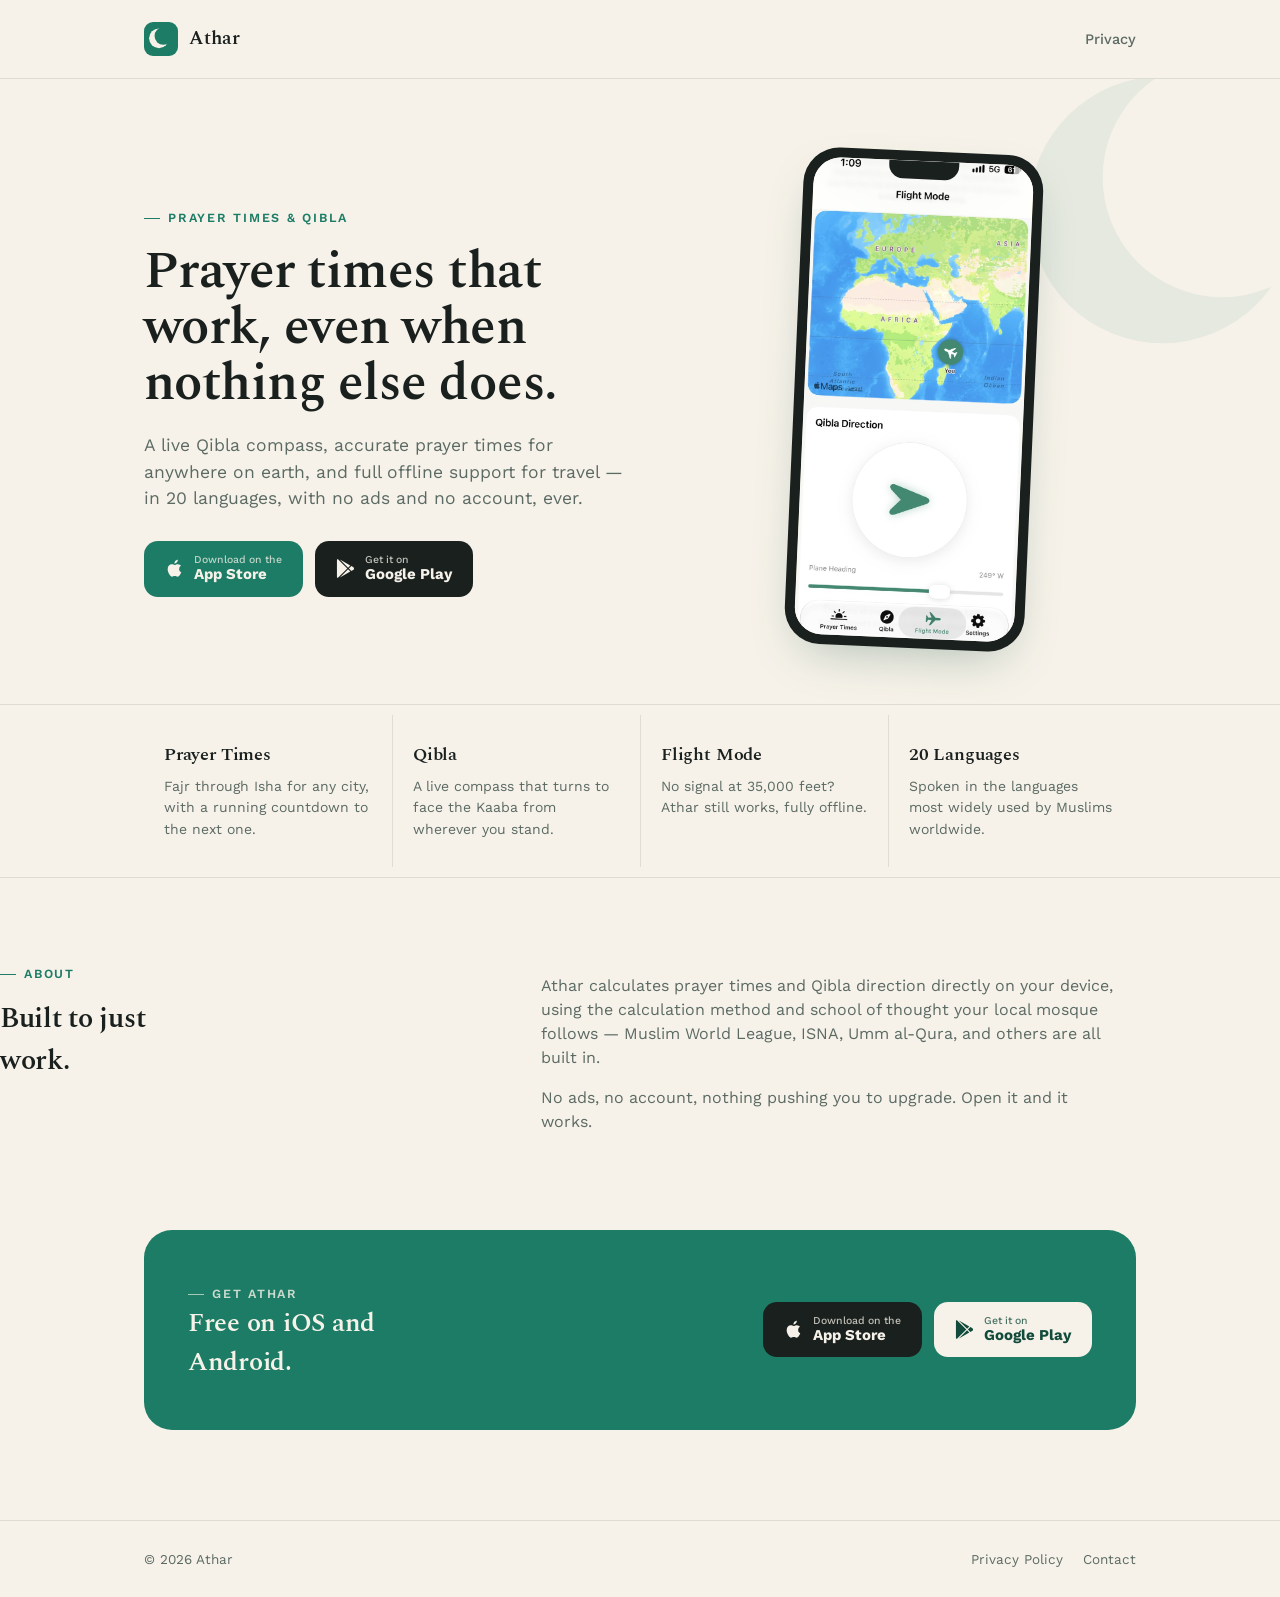
==== index.html @ f8ee6e32 "Move Athar's marketing site here from thenxy/athar's docs/ folder Split into its own repo for a clea" ====
<!doctype html>
<html lang="en">
<head>
<meta charset="utf-8">
<title>Athar — Prayer Times & Qibla</title>
<meta name="description" content="Accurate prayer times, a live Qibla compass, and full offline support for travel. No ads, no account, ever.">
<meta name="viewport" content="width=device-width, initial-scale=1, viewport-fit=cover">
<link rel="icon" type="image/svg+xml" href="assets/icon.svg">
<link rel="icon" type="image/png" href="assets/favicon.png">
<link rel="apple-touch-icon" href="assets/icon-512.png">
<link rel="stylesheet" href="assets/style.css">
<style>
  .hero {
    padding-block: 72px 56px;
    position: relative;
    overflow: hidden;
  }
  .hero .wrap {
    display: grid;
    grid-template-columns: 1.05fr 0.95fr;
    gap: 56px;
    align-items: center;
  }
  .hero h1 {
    font-size: clamp(34px, 4.6vw, 52px);
    line-height: 1.08;
    margin-top: 16px;
    max-width: 15ch;
  }
  .hero p.lede {
    font-size: 17.5px;
    color: var(--ink-soft);
    max-width: 46ch;
    margin: 20px 0 30px;
  }
  .hero-art {
    position: relative;
    display: flex;
    justify-content: center;
  }
  .phone {
    position: relative;
    width: 240px;
    border-radius: 36px;
    background: var(--ink);
    padding: 10px;
    box-shadow: var(--shadow);
    transform: rotate(2.5deg);
  }
  .phone::before {
    content: '';
    position: absolute;
    top: 10px;
    left: 50%;
    transform: translateX(-50%);
    width: 70px;
    height: 18px;
    background: var(--ink);
    border-radius: 0 0 14px 14px;
    z-index: 2;
  }
  .phone .screen {
    position: relative;
    border-radius: 27px;
    overflow: hidden;
    aspect-ratio: 9 / 19.5;
    background: var(--cream-deep);
  }
  .phone .screen img {
    position: absolute;
    top: -3%;
    left: 0;
    width: 100%;
    height: 106%;
    object-fit: cover;
  }
  .hero-crescent {
    position: absolute;
    width: 460px;
    height: 460px;
    color: var(--green);
    opacity: 0.07;
    right: -140px;
    top: -90px;
    z-index: -1;
    pointer-events: none;
  }

  .strip {
    border-top: 1px solid var(--line);
    border-bottom: 1px solid var(--line);
    padding-block: 10px;
  }
  .strip ul {
    display: grid;
    grid-template-columns: repeat(4, 1fr);
    list-style: none;
    margin: 0; padding: 0;
  }
  .strip li {
    padding: 26px 20px;
    border-left: 1px solid var(--line);
  }
  .strip li:first-child { border-left: none; }
  .strip h3 {
    font-size: 18px;
    margin-bottom: 8px;
  }
  .strip p {
    font-size: 14px;
    color: var(--ink-soft);
    margin: 0;
    line-height: 1.55;
  }

  .about {
    padding-block: 80px;
    display: grid;
    grid-template-columns: 0.8fr 1.2fr;
    gap: 48px;
  }
  .about h2 {
    font-size: 28px;
    margin-top: 14px;
    max-width: 12ch;
  }
  .about .copy p {
    font-size: 16px;
    color: var(--ink-soft);
    max-width: 58ch;
  }
  .about .copy p + p { margin-top: 14px; }

  .cta-band {
    background: var(--green);
    color: var(--on-green);
    border-radius: var(--radius-lg);
    margin-bottom: 40px;
    padding: 48px 44px;
    display: flex;
    align-items: center;
    justify-content: space-between;
    gap: 24px;
    flex-wrap: wrap;
  }
  .cta-band h2 { color: var(--on-green); font-size: 26px; max-width: 16ch; }
  .cta-band .eyebrow { color: var(--on-green); opacity: 0.8; }
  .cta-band .eyebrow::before { background: var(--on-green); opacity: 0.8; }
  .cta-band .store-btn { background: var(--on-green); color: var(--green-deep); }
  .cta-band .store-btn.primary { background: var(--ink); color: var(--cream); }

  @media (max-width: 860px) {
    .hero .wrap { grid-template-columns: 1fr; }
    .hero-art { order: -1; }
    .hero-crescent { display: none; }
    .strip ul { grid-template-columns: repeat(2, 1fr); }
    .strip li:nth-child(3) { border-left: none; }
    .about { grid-template-columns: 1fr; }
  }
</style>
</head>
<body>

<header class="site-header">
  <div class="wrap">
    <a class="brand" href="index.html">
      <img src="assets/icon.svg" alt="">
      <span>Athar</span>
    </a>
    <nav>
      <a href="privacy.html">Privacy</a>
    </nav>
  </div>
</header>

<section class="hero">
  <svg class="hero-crescent" viewBox="0 0 100 100" aria-hidden="true">
    <circle cx="44" cy="48" r="29" fill="currentColor"/>
    <circle cx="57" cy="41" r="26" fill="var(--cream)"/>
  </svg>
  <div class="wrap">
    <div>
      <span class="eyebrow">Prayer Times &amp; Qibla</span>
      <h1>Prayer times that work, even when nothing else does.</h1>
      <p class="lede">A live Qibla compass, accurate prayer times for anywhere on earth, and full offline support for travel — in 20 languages, with no ads and no account, ever.</p>
      <div class="btn-row">
        <a class="store-btn primary" href="https://apps.apple.com/app/athar-prayer-times-qibla/id6814040263">
          <svg viewBox="0 0 384 512" fill="currentColor"><path d="M318.7 268.7c-.2-36.7 16.4-64.4 50-84.8-18.8-26.9-47.2-41.7-84.7-44.6-35.5-2.8-74.3 20.7-88.5 20.7-15 0-49.4-19.7-76.4-19.7C63.3 141 8 184.8 8 273.5c0 25.5 4.7 51.9 14 79.1 12.4 36.7 57.2 126.7 103.9 125.2 24.5-.6 41.8-17.4 73.7-17.4 31 0 47 17.4 74.3 17.4 47.1-.7 87.6-82.9 99.4-119.7-63.2-29.8-54.6-87.3-54.6-89.4zM256.8 88.7c26.6-31.6 24.2-60.4 23.4-70.7-23.5 1.4-50.7 16.1-66.4 34.2-17.3 19.4-27.5 43.4-25.3 70.1 25.2 2 48.1-10.5 68.3-33.6z"/></svg>
          <span class="labels"><small>Download on the</small><strong>App Store</strong></span>
        </a>
        <a class="store-btn" href="https://play.google.com/store/apps/details?id=com.naderyoussef.athar">
          <svg viewBox="0 0 512 512" fill="currentColor"><path d="M325.3 234.3L104.6 13l280.8 161.2-60.1 60.1zM47 0C34 6.8 25.3 19.2 25.3 35.3v441.3c0 16.1 8.7 28.5 21.7 35.3l256.6-256L47 0zm425.2 225.6l-58.9-34.1-65.7 64.5 65.7 64.5 60-34.1c17.8-11.1 17.8-45.7-1.1-56.8zM104.6 499l280.8-161.2-60.1-60.1L104.6 499z"/></svg>
          <span class="labels"><small>Get it on</small><strong>Google Play</strong></span>
        </a>
      </div>
    </div>
    <div class="hero-art">
      <div class="phone">
        <div class="screen">
          <img src="assets/flight-mode.jpg" alt="Athar's Flight Mode screen, showing an offline map and live Qibla direction">
        </div>
      </div>
    </div>
  </div>
</section>

<section class="strip">
  <div class="wrap">
    <ul>
      <li>
        <h3>Prayer Times</h3>
        <p>Fajr through Isha for any city, with a running countdown to the next one.</p>
      </li>
      <li>
        <h3>Qibla</h3>
        <p>A live compass that turns to face the Kaaba from wherever you stand.</p>
      </li>
      <li>
        <h3>Flight Mode</h3>
        <p>No signal at 35,000 feet? Athar still works, fully offline.</p>
      </li>
      <li>
        <h3>20 Languages</h3>
        <p>Spoken in the languages most widely used by Muslims worldwide.</p>
      </li>
    </ul>
  </div>
</section>

<section class="about">
  <div class="wrap" style="display:contents;">
    <div>
      <span class="eyebrow">About</span>
      <h2>Built to just work.</h2>
    </div>
    <div class="copy">
      <p>Athar calculates prayer times and Qibla direction directly on your device, using the calculation method and school of thought your local mosque follows — Muslim World League, ISNA, Umm al-Qura, and others are all built in.</p>
      <p>No ads, no account, nothing pushing you to upgrade. Open it and it works.</p>
    </div>
  </div>
</section>

<div class="wrap">
  <div class="cta-band">
    <div>
      <span class="eyebrow">Get Athar</span>
      <h2>Free on iOS and Android.</h2>
    </div>
    <div class="btn-row">
      <a class="store-btn primary" href="https://apps.apple.com/app/athar-prayer-times-qibla/id6814040263">
        <svg viewBox="0 0 384 512" fill="currentColor"><path d="M318.7 268.7c-.2-36.7 16.4-64.4 50-84.8-18.8-26.9-47.2-41.7-84.7-44.6-35.5-2.8-74.3 20.7-88.5 20.7-15 0-49.4-19.7-76.4-19.7C63.3 141 8 184.8 8 273.5c0 25.5 4.7 51.9 14 79.1 12.4 36.7 57.2 126.7 103.9 125.2 24.5-.6 41.8-17.4 73.7-17.4 31 0 47 17.4 74.3 17.4 47.1-.7 87.6-82.9 99.4-119.7-63.2-29.8-54.6-87.3-54.6-89.4zM256.8 88.7c26.6-31.6 24.2-60.4 23.4-70.7-23.5 1.4-50.7 16.1-66.4 34.2-17.3 19.4-27.5 43.4-25.3 70.1 25.2 2 48.1-10.5 68.3-33.6z"/></svg>
        <span class="labels"><small>Download on the</small><strong>App Store</strong></span>
      </a>
      <a class="store-btn" href="https://play.google.com/store/apps/details?id=com.naderyoussef.athar">
        <svg viewBox="0 0 512 512" fill="currentColor"><path d="M325.3 234.3L104.6 13l280.8 161.2-60.1 60.1zM47 0C34 6.8 25.3 19.2 25.3 35.3v441.3c0 16.1 8.7 28.5 21.7 35.3l256.6-256L47 0zm425.2 225.6l-58.9-34.1-65.7 64.5 65.7 64.5 60-34.1c17.8-11.1 17.8-45.7-1.1-56.8zM104.6 499l280.8-161.2-60.1-60.1L104.6 499z"/></svg>
        <span class="labels"><small>Get it on</small><strong>Google Play</strong></span>
      </a>
    </div>
  </div>
</div>

<footer class="site-footer">
  <div class="wrap">
    <span>&copy; <span id="year"></span> Athar</span>
    <div class="footer-links">
      <a href="privacy.html">Privacy Policy</a>
      <a href="mailto:theatharapp@gmail.com">Contact</a>
    </div>
  </div>
</footer>

<script>
  document.getElementById('year').textContent = new Date().getFullYear();
</script>

</body>
</html>
---- assets/style.css ----
/* Athar — shared site styles
   Brand colors pulled directly from the app's own asset catalog
   (Athar/Resources/Assets.xcassets), not invented for the web. */

@import url('https://fonts.googleapis.com/css2?family=Spectral:wght@400;500;600;700&family=Work+Sans:wght@400;500;600;700&display=swap');

:root {
  --ink: #1a201e;
  --ink-soft: #5b6a63;
  --cream: #f6f2e9;
  --cream-deep: #efe8d8;
  --card: #ffffff;
  --line: rgba(26, 32, 30, 0.1);
  --green: #1c7c65;
  --green-deep: #124a3c;
  --green-tint: rgba(28, 124, 101, 0.08);
  --on-green: #f6f2e9;
  --shadow: 0 20px 50px -20px rgba(18, 74, 60, 0.35);
  --radius-lg: 28px;
  --radius-md: 18px;
  --radius-sm: 12px;
}

@media (prefers-color-scheme: dark) {
  :root {
    --ink: #eef2f0;
    --ink-soft: #9fb0a8;
    --cream: #121214;
    --cream-deep: #1a1c1a;
    --card: #1c1c1e;
    --line: rgba(238, 242, 240, 0.1);
    --green: #3ac49e;
    --green-deep: #0f3a2f;
    --green-tint: rgba(58, 196, 158, 0.12);
    --on-green: #0c1a16;
    --shadow: 0 20px 50px -20px rgba(0, 0, 0, 0.6);
  }
}

* { box-sizing: border-box; }

html { scroll-behavior: smooth; }

body {
  margin: 0;
  background: var(--cream);
  color: var(--ink);
  font-family: 'Work Sans', -apple-system, BlinkMacSystemFont, 'Segoe UI', sans-serif;
  -webkit-font-smoothing: antialiased;
  line-height: 1.5;
}

h1, h2, h3 {
  font-family: 'Spectral', Georgia, serif;
  font-weight: 600;
  letter-spacing: -0.01em;
  margin: 0;
}

a { color: var(--green); }

.wrap {
  max-width: 1040px;
  margin: 0 auto;
  padding-inline: 24px;
}

/* ---------- Header ---------- */

.site-header {
  padding-block: 22px;
  border-bottom: 1px solid var(--line);
}

.site-header .wrap {
  display: flex;
  align-items: center;
  justify-content: space-between;
}

.brand {
  display: flex;
  align-items: center;
  gap: 11px;
  text-decoration: none;
  color: var(--ink);
}

.brand img {
  width: 34px;
  height: 34px;
  border-radius: 9px;
}

.brand span {
  font-family: 'Spectral', Georgia, serif;
  font-size: 19px;
  font-weight: 600;
}

.site-header nav a {
  color: var(--ink-soft);
  text-decoration: none;
  font-size: 14.5px;
  font-weight: 500;
}

.site-header nav a:hover { color: var(--green); }

/* ---------- Eyebrow label ---------- */

.eyebrow {
  display: inline-flex;
  align-items: center;
  gap: 8px;
  font-size: 12.5px;
  font-weight: 600;
  letter-spacing: 0.14em;
  text-transform: uppercase;
  color: var(--green);
}

.eyebrow::before {
  content: '';
  width: 16px;
  height: 1px;
  background: var(--green);
  display: inline-block;
}

/* ---------- Buttons ---------- */

.btn-row {
  display: flex;
  flex-wrap: wrap;
  gap: 12px;
}

.store-btn {
  display: inline-flex;
  align-items: center;
  gap: 10px;
  padding: 12px 20px;
  border-radius: 14px;
  background: var(--ink);
  color: var(--cream);
  text-decoration: none;
  font-weight: 600;
  font-size: 15px;
  border: 1px solid transparent;
  transition: transform 0.15s ease, opacity 0.15s ease;
}

.store-btn:hover { transform: translateY(-1px); opacity: 0.92; }

.store-btn.primary {
  background: var(--green);
  color: var(--on-green);
}

.store-btn svg { width: 19px; height: 19px; flex-shrink: 0; }

.store-btn .labels { display: flex; flex-direction: column; line-height: 1.15; text-align: left; }
.store-btn .labels small { font-size: 10.5px; font-weight: 500; opacity: 0.75; }
.store-btn .labels strong { font-size: 15px; }

/* ---------- Footer ---------- */

.site-footer {
  border-top: 1px solid var(--line);
  margin-top: 90px;
  padding-block: 28px;
}

.site-footer .wrap {
  display: flex;
  flex-wrap: wrap;
  gap: 10px 24px;
  align-items: center;
  justify-content: space-between;
  color: var(--ink-soft);
  font-size: 13.5px;
}

.site-footer a { color: var(--ink-soft); text-decoration: none; }
.site-footer a:hover { color: var(--green); }

.footer-links { display: flex; gap: 20px; }

@media (max-width: 600px) {
  .site-footer .wrap { flex-direction: column; align-items: flex-start; }
}
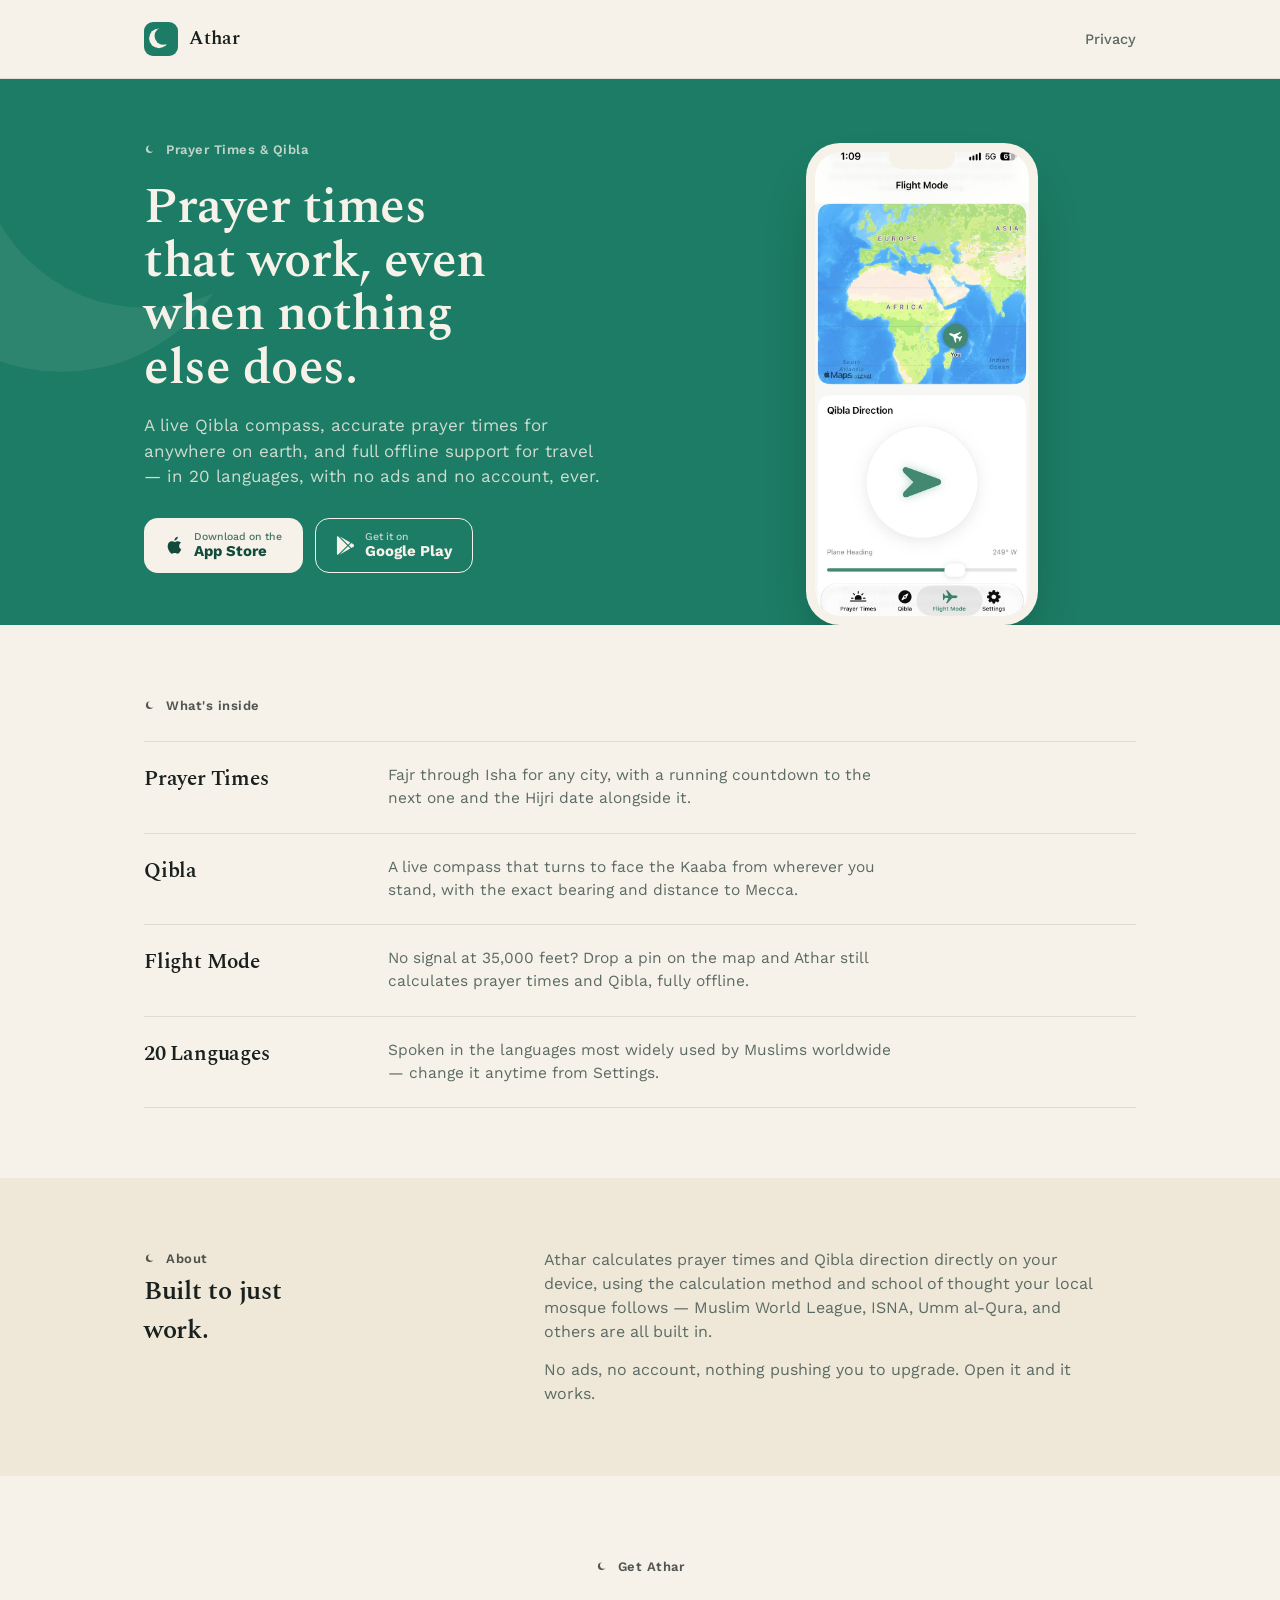
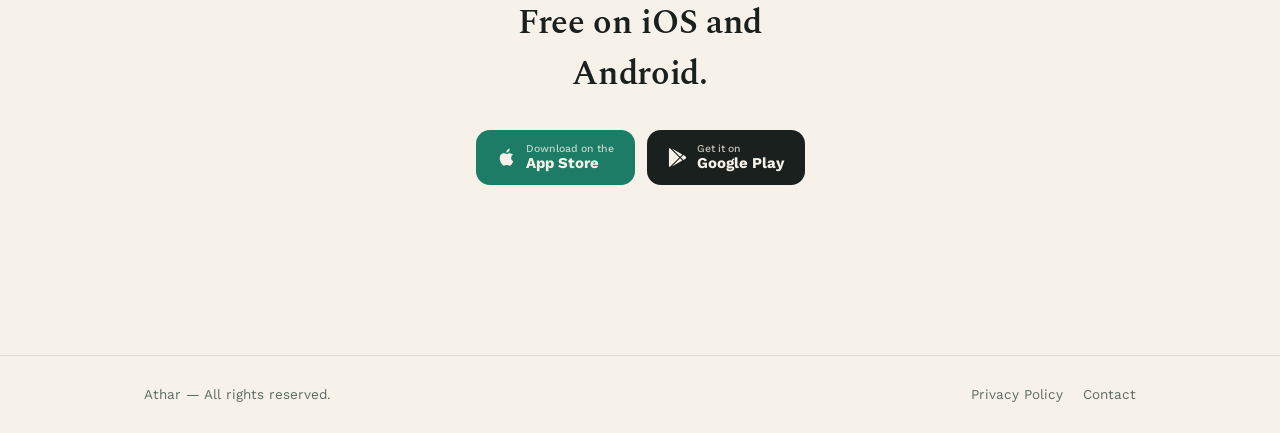
==== commit 06993865: "Redesign: drop the eyebrow/numbered-section pattern, fix About alignment - Replace the thin-dash eye" ====
--- a/index.html
+++ b/index.html
@@ -10,152 +10,153 @@
 <link rel="apple-touch-icon" href="assets/icon-512.png">
 <link rel="stylesheet" href="assets/style.css">
 <style>
-  .hero {
-    padding-block: 72px 56px;
-    position: relative;
+  .hero-band {
+    background: var(--green);
+    color: var(--on-green);
     overflow: hidden;
-  }
-  .hero .wrap {
+    position: relative;
+  }
+  .hero-band .wrap {
+    position: relative;
+    padding-block: 60px 0;
     display: grid;
-    grid-template-columns: 1.05fr 0.95fr;
-    gap: 56px;
-    align-items: center;
-  }
-  .hero h1 {
-    font-size: clamp(34px, 4.6vw, 52px);
-    line-height: 1.08;
-    margin-top: 16px;
-    max-width: 15ch;
-  }
-  .hero p.lede {
-    font-size: 17.5px;
-    color: var(--ink-soft);
-    max-width: 46ch;
-    margin: 20px 0 30px;
-  }
-  .hero-art {
-    position: relative;
-    display: flex;
-    justify-content: center;
-  }
+    grid-template-columns: 1.1fr 0.9fr;
+    gap: 40px;
+    align-items: end;
+  }
+  .hero-band .label { color: var(--on-green); }
+  .hero-band h1 {
+    color: var(--on-green);
+    font-size: clamp(32px, 4.4vw, 50px);
+    line-height: 1.07;
+    margin-top: 18px;
+    max-width: 14ch;
+  }
+  .hero-band p.lede {
+    font-size: 17px;
+    color: var(--on-green);
+    opacity: 0.82;
+    max-width: 42ch;
+    margin: 18px 0 28px;
+  }
+  .hero-band .btn-row { margin-bottom: 52px; }
+  .hero-band .store-btn.primary { background: var(--on-green); color: var(--green-deep); }
+
+  .hero-crescent-big {
+    position: absolute;
+    width: 640px;
+    height: 640px;
+    color: var(--on-green);
+    opacity: 0.08;
+    left: -220px;
+    top: -200px;
+    pointer-events: none;
+  }
+
+  .hero-art { display: flex; justify-content: center; }
   .phone {
     position: relative;
-    width: 240px;
-    border-radius: 36px;
-    background: var(--ink);
-    padding: 10px;
-    box-shadow: var(--shadow);
-    transform: rotate(2.5deg);
+    width: 232px;
+    border-radius: 34px;
+    background: var(--cream);
+    padding: 9px;
+    box-shadow: 0 30px 60px -25px rgba(0,0,0,0.45);
   }
   .phone::before {
     content: '';
     position: absolute;
-    top: 10px;
-    left: 50%;
+    top: 9px; left: 50%;
     transform: translateX(-50%);
-    width: 70px;
-    height: 18px;
-    background: var(--ink);
-    border-radius: 0 0 14px 14px;
+    width: 66px; height: 17px;
+    background: var(--cream);
+    border-radius: 0 0 13px 13px;
     z-index: 2;
   }
   .phone .screen {
     position: relative;
-    border-radius: 27px;
+    border-radius: 25px;
     overflow: hidden;
     aspect-ratio: 9 / 19.5;
     background: var(--cream-deep);
   }
   .phone .screen img {
     position: absolute;
-    top: -3%;
-    left: 0;
-    width: 100%;
-    height: 106%;
+    top: -3%; left: 0;
+    width: 100%; height: 106%;
     object-fit: cover;
   }
-  .hero-crescent {
-    position: absolute;
-    width: 460px;
-    height: 460px;
-    color: var(--green);
-    opacity: 0.07;
-    right: -140px;
-    top: -90px;
-    z-index: -1;
-    pointer-events: none;
-  }
-
-  .strip {
-    border-top: 1px solid var(--line);
-    border-bottom: 1px solid var(--line);
-    padding-block: 10px;
-  }
-  .strip ul {
-    display: grid;
-    grid-template-columns: repeat(4, 1fr);
+
+  /* ---------- Feature row (no cards, no borders -- a flowing list) ---------- */
+  .features {
+    padding-block: 70px;
+  }
+  .features .label { margin-bottom: 26px; }
+  .feature-list {
     list-style: none;
     margin: 0; padding: 0;
-  }
-  .strip li {
-    padding: 26px 20px;
-    border-left: 1px solid var(--line);
-  }
-  .strip li:first-child { border-left: none; }
-  .strip h3 {
-    font-size: 18px;
-    margin-bottom: 8px;
-  }
-  .strip p {
-    font-size: 14px;
+    display: flex;
+    flex-direction: column;
+  }
+  .feature-list li {
+    display: grid;
+    grid-template-columns: 220px 1fr;
+    gap: 24px;
+    padding-block: 22px;
+    border-top: 1px solid var(--line);
+  }
+  .feature-list li:last-child { border-bottom: 1px solid var(--line); }
+  .feature-list h3 {
+    font-size: 21px;
+  }
+  .feature-list p {
+    margin: 0;
+    font-size: 15.5px;
     color: var(--ink-soft);
-    margin: 0;
-    line-height: 1.55;
-  }
-
-  .about {
-    padding-block: 80px;
+    max-width: 52ch;
+    align-self: center;
+  }
+
+  /* ---------- About -- a contained, properly centered two-column block ---------- */
+  .about-band {
+    background: var(--cream-deep);
+    padding-block: 70px;
+  }
+  .about-grid {
     display: grid;
-    grid-template-columns: 0.8fr 1.2fr;
-    gap: 48px;
-  }
-  .about h2 {
-    font-size: 28px;
-    margin-top: 14px;
-    max-width: 12ch;
-  }
-  .about .copy p {
+    grid-template-columns: 0.75fr 1.25fr;
+    gap: 44px;
+  }
+  .about-grid h2 {
+    font-size: 26px;
+    max-width: 11ch;
+  }
+  .about-grid .copy p {
     font-size: 16px;
     color: var(--ink-soft);
-    max-width: 58ch;
-  }
-  .about .copy p + p { margin-top: 14px; }
-
-  .cta-band {
-    background: var(--green);
-    color: var(--on-green);
-    border-radius: var(--radius-lg);
-    margin-bottom: 40px;
-    padding: 48px 44px;
-    display: flex;
-    align-items: center;
-    justify-content: space-between;
-    gap: 24px;
-    flex-wrap: wrap;
-  }
-  .cta-band h2 { color: var(--on-green); font-size: 26px; max-width: 16ch; }
-  .cta-band .eyebrow { color: var(--on-green); opacity: 0.8; }
-  .cta-band .eyebrow::before { background: var(--on-green); opacity: 0.8; }
-  .cta-band .store-btn { background: var(--on-green); color: var(--green-deep); }
-  .cta-band .store-btn.primary { background: var(--ink); color: var(--cream); }
+    max-width: 56ch;
+    margin: 0;
+  }
+  .about-grid .copy p + p { margin-top: 14px; }
+
+  /* ---------- Closing CTA -- plain, not a second green block ---------- */
+  .closing {
+    padding-block: 80px;
+    text-align: center;
+  }
+  .closing h2 {
+    font-size: clamp(26px, 3.4vw, 34px);
+    max-width: 18ch;
+    margin: 18px auto 30px;
+  }
+  .closing .btn-row { justify-content: center; }
+  .closing .label { justify-content: center; }
 
   @media (max-width: 860px) {
-    .hero .wrap { grid-template-columns: 1fr; }
+    .hero-band .wrap { grid-template-columns: 1fr; padding-block: 44px 0; }
     .hero-art { order: -1; }
-    .hero-crescent { display: none; }
-    .strip ul { grid-template-columns: repeat(2, 1fr); }
-    .strip li:nth-child(3) { border-left: none; }
-    .about { grid-template-columns: 1fr; }
+    .hero-crescent-big { display: none; }
+    .feature-list li { grid-template-columns: 1fr; gap: 6px; }
+    .about-grid { grid-template-columns: 1fr; }
   }
 </style>
 </head>
@@ -173,14 +174,17 @@
   </div>
 </header>
 
-<section class="hero">
-  <svg class="hero-crescent" viewBox="0 0 100 100" aria-hidden="true">
+<section class="hero-band">
+  <svg class="hero-crescent-big" viewBox="0 0 100 100" aria-hidden="true">
     <circle cx="44" cy="48" r="29" fill="currentColor"/>
-    <circle cx="57" cy="41" r="26" fill="var(--cream)"/>
+    <circle cx="57" cy="41" r="26" fill="var(--green)"/>
   </svg>
   <div class="wrap">
     <div>
-      <span class="eyebrow">Prayer Times &amp; Qibla</span>
+      <span class="label">
+        <svg viewBox="0 0 100 100"><circle cx="44" cy="48" r="29" fill="currentColor"/><circle cx="57" cy="41" r="26" fill="var(--green)"/></svg>
+        Prayer Times &amp; Qibla
+      </span>
       <h1>Prayer times that work, even when nothing else does.</h1>
       <p class="lede">A live Qibla compass, accurate prayer times for anywhere on earth, and full offline support for travel — in 20 languages, with no ads and no account, ever.</p>
       <div class="btn-row">
@@ -188,7 +192,7 @@
           <svg viewBox="0 0 384 512" fill="currentColor"><path d="M318.7 268.7c-.2-36.7 16.4-64.4 50-84.8-18.8-26.9-47.2-41.7-84.7-44.6-35.5-2.8-74.3 20.7-88.5 20.7-15 0-49.4-19.7-76.4-19.7C63.3 141 8 184.8 8 273.5c0 25.5 4.7 51.9 14 79.1 12.4 36.7 57.2 126.7 103.9 125.2 24.5-.6 41.8-17.4 73.7-17.4 31 0 47 17.4 74.3 17.4 47.1-.7 87.6-82.9 99.4-119.7-63.2-29.8-54.6-87.3-54.6-89.4zM256.8 88.7c26.6-31.6 24.2-60.4 23.4-70.7-23.5 1.4-50.7 16.1-66.4 34.2-17.3 19.4-27.5 43.4-25.3 70.1 25.2 2 48.1-10.5 68.3-33.6z"/></svg>
           <span class="labels"><small>Download on the</small><strong>App Store</strong></span>
         </a>
-        <a class="store-btn" href="https://play.google.com/store/apps/details?id=com.naderyoussef.athar">
+        <a class="store-btn outline" href="https://play.google.com/store/apps/details?id=com.naderyoussef.athar">
           <svg viewBox="0 0 512 512" fill="currentColor"><path d="M325.3 234.3L104.6 13l280.8 161.2-60.1 60.1zM47 0C34 6.8 25.3 19.2 25.3 35.3v441.3c0 16.1 8.7 28.5 21.7 35.3l256.6-256L47 0zm425.2 225.6l-58.9-34.1-65.7 64.5 65.7 64.5 60-34.1c17.8-11.1 17.8-45.7-1.1-56.8zM104.6 499l280.8-161.2-60.1-60.1L104.6 499z"/></svg>
           <span class="labels"><small>Get it on</small><strong>Google Play</strong></span>
         </a>
@@ -204,33 +208,40 @@
   </div>
 </section>
 
-<section class="strip">
-  <div class="wrap">
-    <ul>
+<section class="features">
+  <div class="wrap">
+    <span class="label">
+      <svg viewBox="0 0 100 100"><circle cx="44" cy="48" r="29" fill="currentColor"/><circle cx="57" cy="41" r="26" fill="var(--cream)"/></svg>
+      What's inside
+    </span>
+    <ul class="feature-list">
       <li>
         <h3>Prayer Times</h3>
-        <p>Fajr through Isha for any city, with a running countdown to the next one.</p>
+        <p>Fajr through Isha for any city, with a running countdown to the next one and the Hijri date alongside it.</p>
       </li>
       <li>
         <h3>Qibla</h3>
-        <p>A live compass that turns to face the Kaaba from wherever you stand.</p>
+        <p>A live compass that turns to face the Kaaba from wherever you stand, with the exact bearing and distance to Mecca.</p>
       </li>
       <li>
         <h3>Flight Mode</h3>
-        <p>No signal at 35,000 feet? Athar still works, fully offline.</p>
+        <p>No signal at 35,000 feet? Drop a pin on the map and Athar still calculates prayer times and Qibla, fully offline.</p>
       </li>
       <li>
         <h3>20 Languages</h3>
-        <p>Spoken in the languages most widely used by Muslims worldwide.</p>
+        <p>Spoken in the languages most widely used by Muslims worldwide — change it anytime from Settings.</p>
       </li>
     </ul>
   </div>
 </section>
 
-<section class="about">
-  <div class="wrap" style="display:contents;">
+<section class="about-band">
+  <div class="wrap about-grid">
     <div>
-      <span class="eyebrow">About</span>
+      <span class="label">
+        <svg viewBox="0 0 100 100"><circle cx="44" cy="48" r="29" fill="currentColor"/><circle cx="57" cy="41" r="26" fill="var(--cream-deep)"/></svg>
+        About
+      </span>
       <h2>Built to just work.</h2>
     </div>
     <div class="copy">
@@ -240,12 +251,13 @@
   </div>
 </section>
 
-<div class="wrap">
-  <div class="cta-band">
-    <div>
-      <span class="eyebrow">Get Athar</span>
-      <h2>Free on iOS and Android.</h2>
-    </div>
+<section class="closing">
+  <div class="wrap">
+    <span class="label">
+      <svg viewBox="0 0 100 100"><circle cx="44" cy="48" r="29" fill="currentColor"/><circle cx="57" cy="41" r="26" fill="var(--cream)"/></svg>
+      Get Athar
+    </span>
+    <h2>Free on iOS and Android.</h2>
     <div class="btn-row">
       <a class="store-btn primary" href="https://apps.apple.com/app/athar-prayer-times-qibla/id6814040263">
         <svg viewBox="0 0 384 512" fill="currentColor"><path d="M318.7 268.7c-.2-36.7 16.4-64.4 50-84.8-18.8-26.9-47.2-41.7-84.7-44.6-35.5-2.8-74.3 20.7-88.5 20.7-15 0-49.4-19.7-76.4-19.7C63.3 141 8 184.8 8 273.5c0 25.5 4.7 51.9 14 79.1 12.4 36.7 57.2 126.7 103.9 125.2 24.5-.6 41.8-17.4 73.7-17.4 31 0 47 17.4 74.3 17.4 47.1-.7 87.6-82.9 99.4-119.7-63.2-29.8-54.6-87.3-54.6-89.4zM256.8 88.7c26.6-31.6 24.2-60.4 23.4-70.7-23.5 1.4-50.7 16.1-66.4 34.2-17.3 19.4-27.5 43.4-25.3 70.1 25.2 2 48.1-10.5 68.3-33.6z"/></svg>
@@ -257,11 +269,11 @@
       </a>
     </div>
   </div>
-</div>
+</section>
 
 <footer class="site-footer">
   <div class="wrap">
-    <span>&copy; <span id="year"></span> Athar</span>
+    <span>Athar — All rights reserved.</span>
     <div class="footer-links">
       <a href="privacy.html">Privacy Policy</a>
       <a href="mailto:theatharapp@gmail.com">Contact</a>
@@ -269,9 +281,5 @@
   </div>
 </footer>
 
-<script>
-  document.getElementById('year').textContent = new Date().getFullYear();
-</script>
-
 </body>
 </html>
--- a/assets/style.css
+++ b/assets/style.css
@@ -107,26 +107,20 @@
 
 .site-header nav a:hover { color: var(--green); }
 
-/* ---------- Eyebrow label ---------- */
+/* ---------- Label (crescent mark + word, not a text eyebrow) ---------- */
 
-.eyebrow {
+.label {
   display: inline-flex;
   align-items: center;
-  gap: 8px;
-  font-size: 12.5px;
+  gap: 9px;
+  font-size: 13px;
   font-weight: 600;
-  letter-spacing: 0.14em;
-  text-transform: uppercase;
-  color: var(--green);
+  letter-spacing: 0.04em;
+  color: inherit;
+  opacity: 0.75;
 }
 
-.eyebrow::before {
-  content: '';
-  width: 16px;
-  height: 1px;
-  background: var(--green);
-  display: inline-block;
-}
+.label svg { width: 13px; height: 13px; flex-shrink: 0; }
 
 /* ---------- Buttons ---------- */
 
@@ -156,6 +150,12 @@
 .store-btn.primary {
   background: var(--green);
   color: var(--on-green);
+}
+
+.store-btn.outline {
+  background: transparent;
+  border-color: currentColor;
+  color: inherit;
 }
 
 .store-btn svg { width: 19px; height: 19px; flex-shrink: 0; }
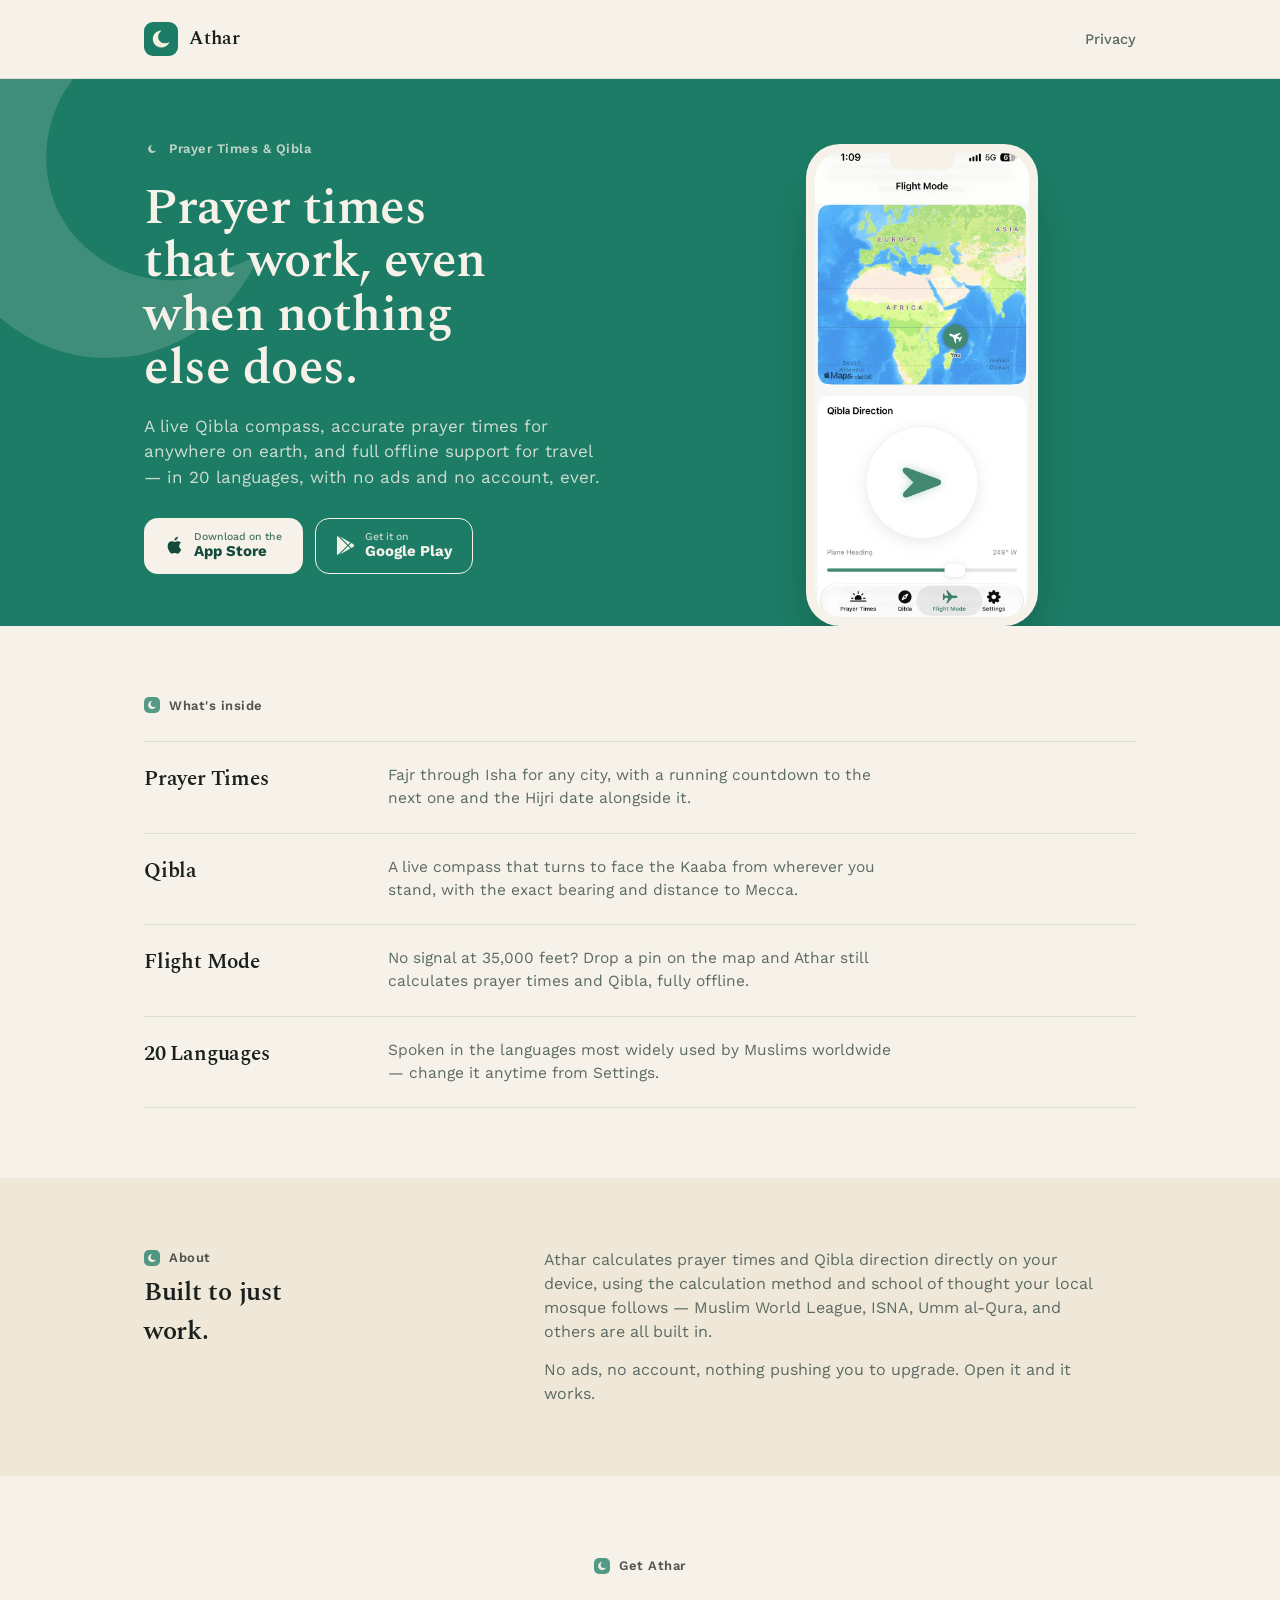
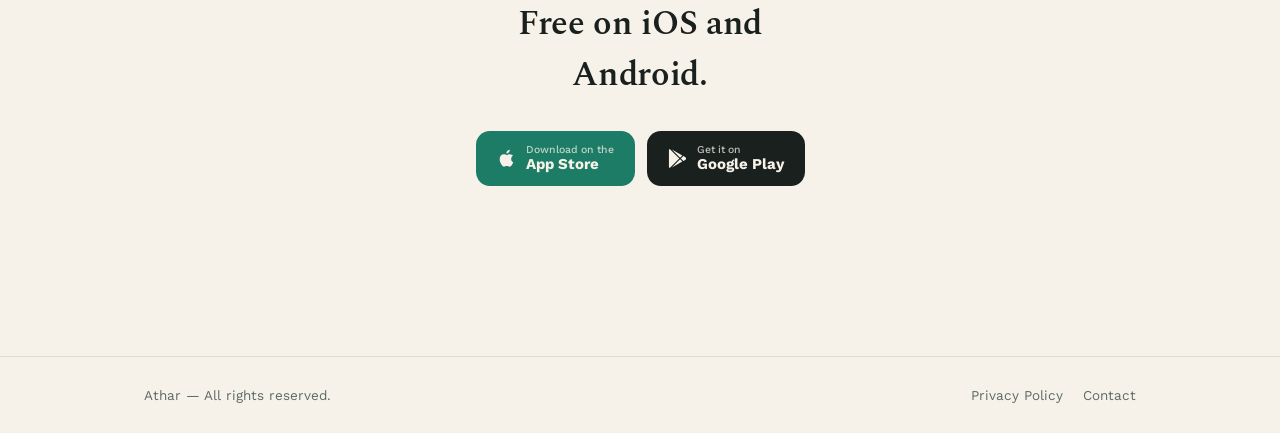
==== commit 3282a8c8: "Use the real logo file everywhere instead of a reconstructed vector Pulled the actual uploaded icon " ====
--- a/index.html
+++ b/index.html
@@ -5,7 +5,6 @@
 <title>Athar — Prayer Times & Qibla</title>
 <meta name="description" content="Accurate prayer times, a live Qibla compass, and full offline support for travel. No ads, no account, ever.">
 <meta name="viewport" content="width=device-width, initial-scale=1, viewport-fit=cover">
-<link rel="icon" type="image/svg+xml" href="assets/icon.svg">
 <link rel="icon" type="image/png" href="assets/favicon.png">
 <link rel="apple-touch-icon" href="assets/icon-512.png">
 <link rel="stylesheet" href="assets/style.css">
@@ -46,8 +45,8 @@
     position: absolute;
     width: 640px;
     height: 640px;
-    color: var(--on-green);
-    opacity: 0.08;
+    border-radius: 50%;
+    opacity: 0.16;
     left: -220px;
     top: -200px;
     pointer-events: none;
@@ -165,7 +164,7 @@
 <header class="site-header">
   <div class="wrap">
     <a class="brand" href="index.html">
-      <img src="assets/icon.svg" alt="">
+      <img src="assets/icon.png" alt="">
       <span>Athar</span>
     </a>
     <nav>
@@ -175,14 +174,11 @@
 </header>
 
 <section class="hero-band">
-  <svg class="hero-crescent-big" viewBox="0 0 100 100" aria-hidden="true">
-    <circle cx="44" cy="48" r="29" fill="currentColor"/>
-    <circle cx="57" cy="41" r="26" fill="var(--green)"/>
-  </svg>
+  <img class="hero-crescent-big" src="assets/icon.png" alt="" aria-hidden="true">
   <div class="wrap">
     <div>
       <span class="label">
-        <svg viewBox="0 0 100 100"><circle cx="44" cy="48" r="29" fill="currentColor"/><circle cx="57" cy="41" r="26" fill="var(--green)"/></svg>
+        <img class="label-icon" src="assets/icon.png" alt="">
         Prayer Times &amp; Qibla
       </span>
       <h1>Prayer times that work, even when nothing else does.</h1>
@@ -211,7 +207,7 @@
 <section class="features">
   <div class="wrap">
     <span class="label">
-      <svg viewBox="0 0 100 100"><circle cx="44" cy="48" r="29" fill="currentColor"/><circle cx="57" cy="41" r="26" fill="var(--cream)"/></svg>
+      <img class="label-icon" src="assets/icon.png" alt="">
       What's inside
     </span>
     <ul class="feature-list">
@@ -239,7 +235,7 @@
   <div class="wrap about-grid">
     <div>
       <span class="label">
-        <svg viewBox="0 0 100 100"><circle cx="44" cy="48" r="29" fill="currentColor"/><circle cx="57" cy="41" r="26" fill="var(--cream-deep)"/></svg>
+        <img class="label-icon" src="assets/icon.png" alt="">
         About
       </span>
       <h2>Built to just work.</h2>
@@ -254,7 +250,7 @@
 <section class="closing">
   <div class="wrap">
     <span class="label">
-      <svg viewBox="0 0 100 100"><circle cx="44" cy="48" r="29" fill="currentColor"/><circle cx="57" cy="41" r="26" fill="var(--cream)"/></svg>
+      <img class="label-icon" src="assets/icon.png" alt="">
       Get Athar
     </span>
     <h2>Free on iOS and Android.</h2>
--- a/assets/style.css
+++ b/assets/style.css
@@ -122,6 +122,13 @@
 
 .label svg { width: 13px; height: 13px; flex-shrink: 0; }
 
+.label-icon {
+  width: 16px;
+  height: 16px;
+  border-radius: 5px;
+  flex-shrink: 0;
+}
+
 /* ---------- Buttons ---------- */
 
 .btn-row {
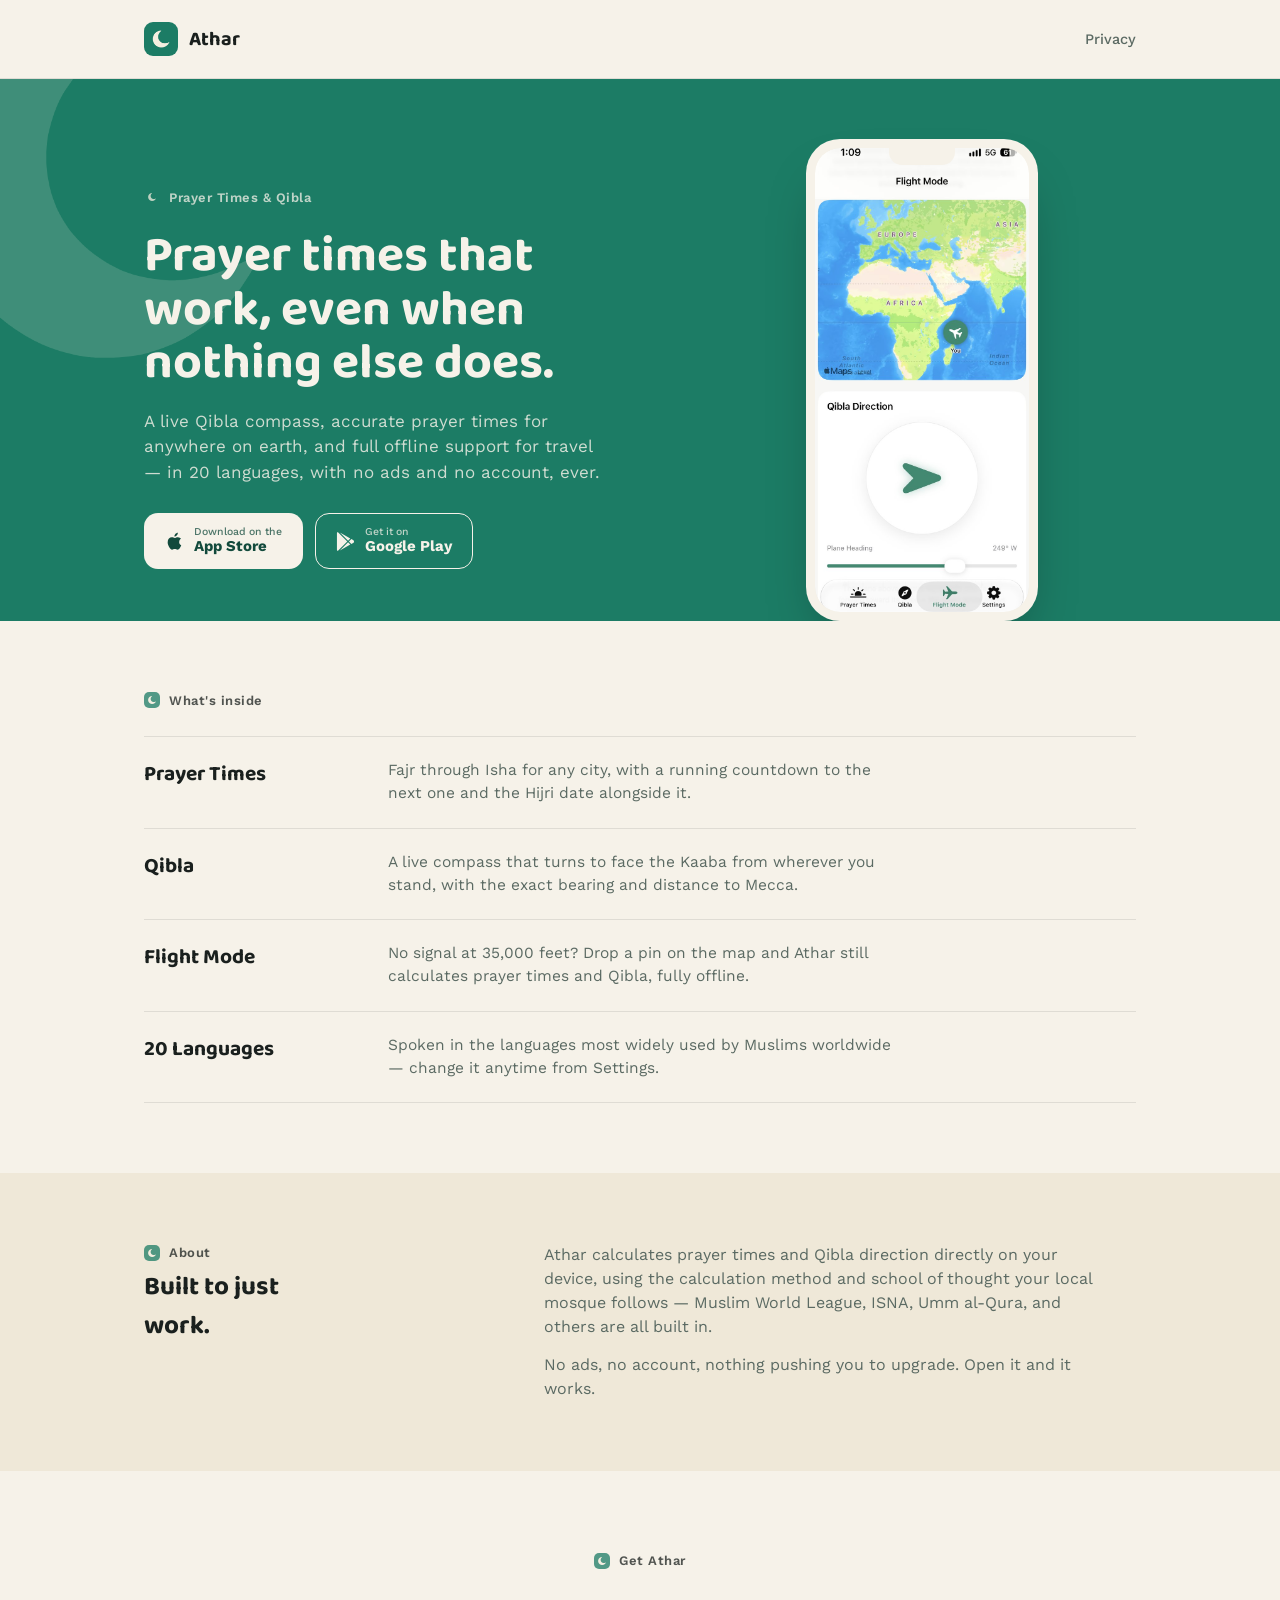
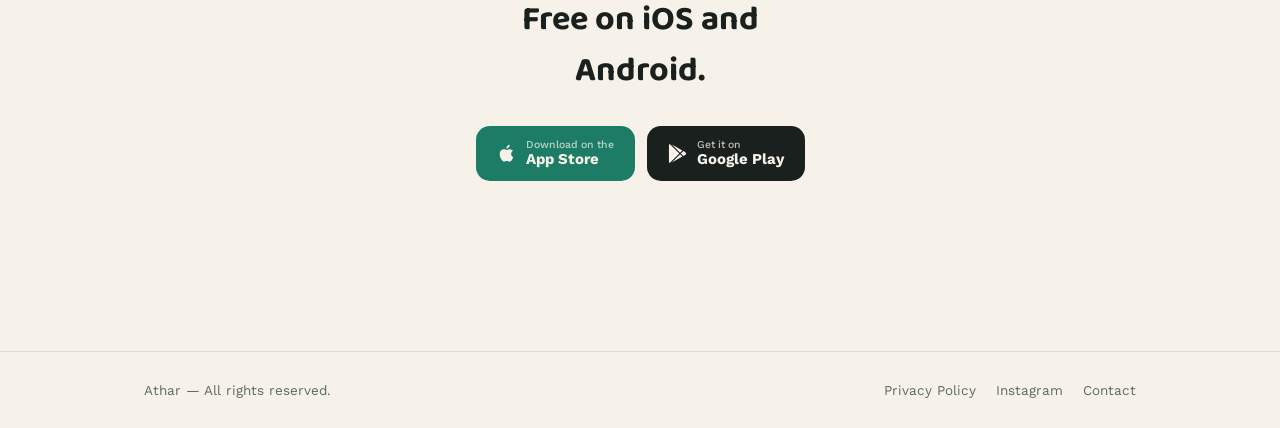
==== commit 7f6f6586: "Switch headings to Baloo 2 for a friendlier, more bubbly feel; add Instagram link - Replaced Spectra" ====
--- a/index.html
+++ b/index.html
@@ -272,6 +272,7 @@
     <span>Athar — All rights reserved.</span>
     <div class="footer-links">
       <a href="privacy.html">Privacy Policy</a>
+      <a href="https://instagram.com/theatharapp" target="_blank" rel="noopener">Instagram</a>
       <a href="mailto:theatharapp@gmail.com">Contact</a>
     </div>
   </div>
--- a/assets/style.css
+++ b/assets/style.css
@@ -2,7 +2,7 @@
    Brand colors pulled directly from the app's own asset catalog
    (Athar/Resources/Assets.xcassets), not invented for the web. */
 
-@import url('https://fonts.googleapis.com/css2?family=Spectral:wght@400;500;600;700&family=Work+Sans:wght@400;500;600;700&display=swap');
+@import url('https://fonts.googleapis.com/css2?family=Baloo+2:wght@500;600;700;800&family=Work+Sans:wght@400;500;600;700&display=swap');
 
 :root {
   --ink: #1a201e;
@@ -51,9 +51,9 @@
 }
 
 h1, h2, h3 {
-  font-family: 'Spectral', Georgia, serif;
-  font-weight: 600;
-  letter-spacing: -0.01em;
+  font-family: 'Baloo 2', 'Segoe UI', sans-serif;
+  font-weight: 700;
+  letter-spacing: 0;
   margin: 0;
 }
 
@@ -93,9 +93,9 @@
 }
 
 .brand span {
-  font-family: 'Spectral', Georgia, serif;
-  font-size: 19px;
-  font-weight: 600;
+  font-family: 'Baloo 2', 'Segoe UI', sans-serif;
+  font-size: 20px;
+  font-weight: 700;
 }
 
 .site-header nav a {
